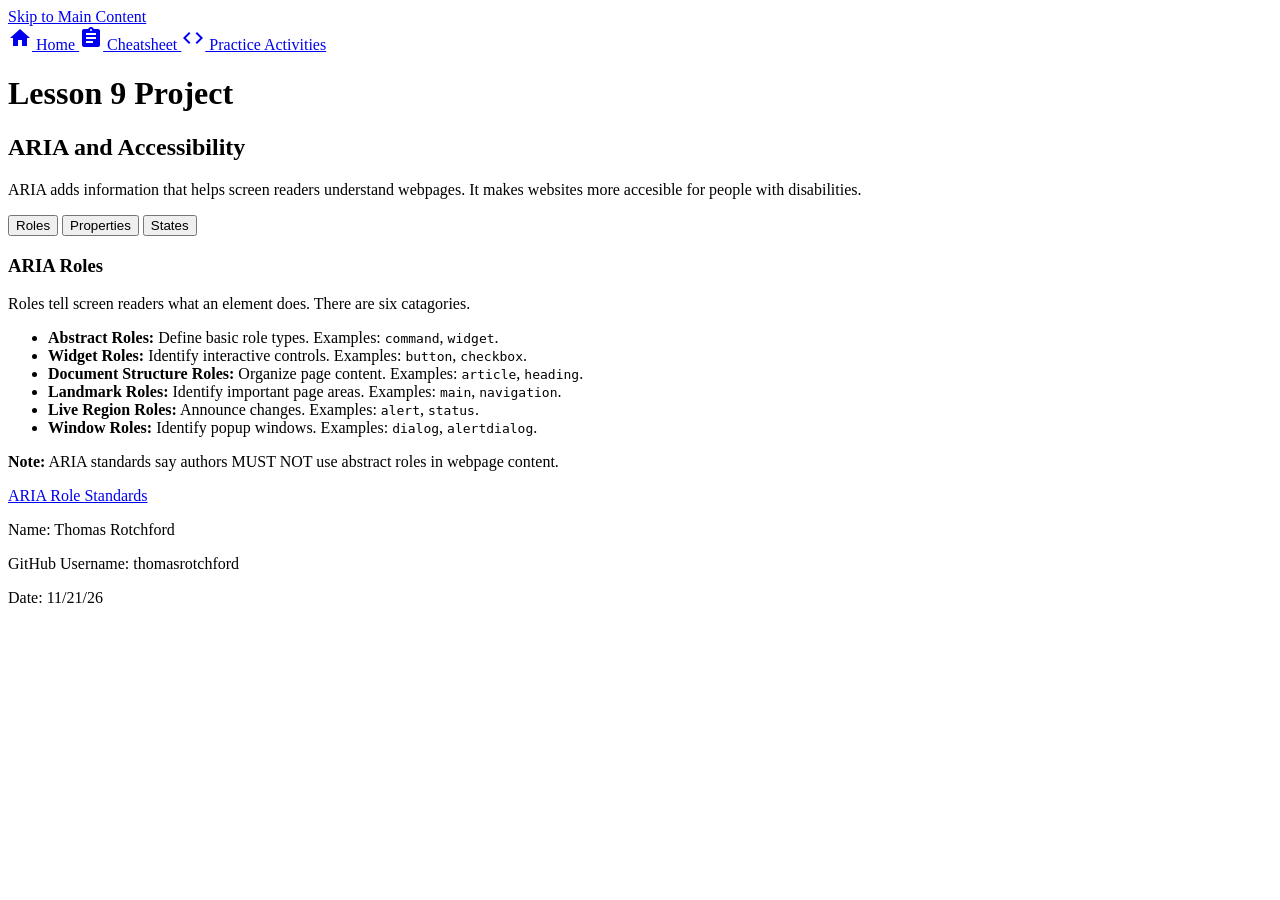
==== aria-cheatsheet.html @ c0314fbb "cheatsheet page" ====
<!DOCTYPE html>
<html lang="en">
<head>
    <meta charset="UTF-8">
    <meta name="author" content="thomasrotchford">
    <meta name="description" content="Lesson 9 ARIA Cheatsheet">
    <meta name="keywords" content="HTML, ARIA, Accessibility, Lesson 9, Webdev">

    <title>ARIA Cheatsheet</title>

    <link rel="stylesheet" href="css/styles.css">
    <link href="https://fonts.googleapis.com/icon?family=Material+Icons" rel="stylesheet">
</head>

<body>
    <a href="#main-content">Skip to Main Content</a>

    <section class="site-navigation">
        <nav aria-label="Site Navigation">
            <a href="index.html">
                <span class="material-icons" aria-hidden="true">home</span>
                Home
            </a>

            <a href="aria-cheatsheet.html" aria-current="page">
                <span class="material-icons" aria-hidden="true">assignment</span>
                Cheatsheet
            </a>

            <a href="practice/index.html">
                <span class="material-icons" aria-hidden="true">code</span>
                Practice Activities
            </a>
        </nav>
    </section>

    <header>
        <h1>Lesson 9 Project</h1>
    </header>

    <main id="main-content" tabindex="-1">

        <h2>ARIA and Accessibility</h2>

        <p>
            ARIA adds information that helps screen readers understand
            webpages. It makes websites more accesible for people with
            disabilities.
        </p>

        <div role="tablist" aria-label="ARIA Topics">
            <button type="button" id="roles-tab" role="tab"
                    aria-selected="true" aria-controls="roles-panel"
                    tabindex="0">
                Roles
            </button>

            <button type="button" id="properties-tab" role="tab"
                    aria-selected="false" aria-controls="properties-panel"
                    tabindex="-1">
                Properties
            </button>

            <button type="button" id="states-tab" role="tab"
                    aria-selected="false" aria-controls="states-panel"
                    tabindex="-1">
                States
            </button>
        </div>

        <section id="roles-panel" role="tabpanel"
                 aria-labelledby="roles-tab" tabindex="0">

            <h3>ARIA Roles</h3>

            <p>
                Roles tell screen readers what an element does.
                There are six catagories.
            </p>

            <ul>
                <li>
                    <strong>Abstract Roles:</strong>
                    Define basic role types.
                    Examples: <code>command</code>, <code>widget</code>.
                </li>

                <li>
                    <strong>Widget Roles:</strong>
                    Identify interactive controls.
                    Examples: <code>button</code>, <code>checkbox</code>.
                </li>

                <li>
                    <strong>Document Structure Roles:</strong>
                    Organize page content.
                    Examples: <code>article</code>, <code>heading</code>.
                </li>

                <li>
                    <strong>Landmark Roles:</strong>
                    Identify important page areas.
                    Examples: <code>main</code>, <code>navigation</code>.
                </li>

                <li>
                    <strong>Live Region Roles:</strong>
                    Announce changes.
                    Examples: <code>alert</code>, <code>status</code>.
                </li>

                <li>
                    <strong>Window Roles:</strong>
                    Identify popup windows.
                    Examples: <code>dialog</code>, <code>alertdialog</code>.
                </li>
            </ul>

            <p>
                <strong>Note:</strong>
                ARIA standards say authors MUST NOT use abstract roles
                in webpage content.
            </p>

            <p>
                <a href="https://www.w3.org/TR/wai-aria-1.2/#roles_categorization">
                    ARIA Role Standards
                </a>
            </p>

        </section>

        <section id="properties-panel" role="tabpanel"
                 aria-labelledby="properties-tab" tabindex="0" hidden>

            <h3>ARIA Properties</h3>

            <p>
                Properties give screen readers extra informtion
                about elements.
            </p>

            <ul>
                <li>
                    <strong>Widget Attributes:</strong>
                    Describe controls.
                    <ul>
                        <li><code>aria-autocomplete</code> - Text suggestions.</li>
                        <li><code>aria-placeholder</code> - Input hint.</li>
                        <li><code>aria-valuemin</code> - Minimum value.</li>
                    </ul>
                </li>

                <li>
                    <strong>Live Region Attributes:</strong>
                    Describe content updates.
                    <ul>
                        <li><code>aria-live</code> - Announcement timing.</li>
                        <li><code>aria-atomic</code> - Amount announced.</li>
                        <li><code>aria-relevant</code> - Changes announced.</li>
                    </ul>
                </li>

                <li>
                    <strong>Drag-and-Drop Attributes:</strong>
                    Describe dragging actions.
                    <ul>
                        <li><code>aria-dropeffect="copy"</code> - Copies.</li>
                        <li><code>aria-dropeffect="move"</code> - Moves.</li>
                        <li><code>aria-dropeffect="link"</code> - Creates links.</li>

                <li>
                    <strong>Relationship Attributes:</strong>
                    Connect seperate elements.
                    <ul>
                        <li><code>aria-controls</code> - Controlled element.</li>
                        <li><code>aria-describedby</code> - Description.</li>
                        <li><code>aria-labelledby</code> - Label.</li>
                    </ul>
                </li>
            </ul>

            <p>
                <a href="https://www.w3.org/TR/wai-aria-1.2/#states_and_properties_taxonomy">
                    ARIA Property Standards
                </a>
            </p>

        </section>

        <section id="states-panel" role="tabpanel"
                 aria-labelledby="states-tab" tabindex="0" hidden>

            <h3>ARIA States</h3>

            <p>
                States show an element's current condition,
                which can change during use.
            </p>

            <ul>
                <li>
                    <strong>Widget Attributes:</strong>
                    Show control conditions.
                    <ul>
                        <li><code>aria-checked="true"</code> - Checked.</li>
                        <li><code>aria-expanded="false"</code> - Closed.</li>
                        <li><code>aria-selected="true"</code> - Selected.</li>
                    </ul>
                </li>

                <li>
                    <strong>Live Region Attributes:</strong>
                    Show update progress.
                    <ul>
                        <li><code>aria-busy="true"</code> - Updating.</li>
                    </ul>
                </li>

                <li>
                    <strong>Drag-and-Drop Attributes:</strong>
                    Show dragging status.
                    <ul>
                        <li>
                            <code>aria-grabbed="true"</code> -
                            Grabbed. Now deprecated.
                        </li>
                    </ul>
                </li>

                <li>
                    <strong>Relationship Attributes:</strong>
                    Describe connections, not states.
                    <ul>
                        <li>No state attributes in this category.</li>
                    </ul>
                </li>
            </ul>

            <p>
                <a href="https://www.w3.org/TR/wai-aria-1.2/#statevsprop">
                    ARIA State Standards
                </a>
            </p>

        </section>

    </main>

    <footer>
        <div class="student-info">
            <p>Name: Thomas Rotchford</p>
            <p>GitHub Username: thomasrotchford</p>
            <p>Date: 11/21/26</p>
        </div>
    </footer>

    <script>
        const tabs = document.querySelectorAll('[role="tab"]');

        function activateTab(selectedTab) {
            tabs.forEach(function(tab) {
                const isSelected = tab === selectedTab;

                tab.setAttribute('aria-selected', isSelected);
                tab.tabIndex = isSelected ? 0 : -1;

                const panel = document.getElementById(
                    tab.getAttribute('aria-controls')
                );

                panel.hidden = !isSelected;
            });
        }

        tabs.forEach(function(tab, index) {
            tab.addEventListener('click', function() {
                activateTab(tab);
            });

            tab.addEventListener('keydown', function(event) {
                let newIndex = index;

                if (event.key === 'ArrowRight') {
                    newIndex = (index + 1) % tabs.length;
                } else if (event.key === 'ArrowLeft') {
                    newIndex = (index - 1 + tabs.length) % tabs.length;
                } else if (event.key === 'Home') {
                    newIndex = 0;
                } else if (event.key === 'End') {
                    newIndex = tabs.length - 1;
                } else {
                    return;
                }

                event.preventDefault();
                tabs[newIndex].focus();
                activateTab(tabs[newIndex]);
            });
        });
    </script>

</body>
</html>
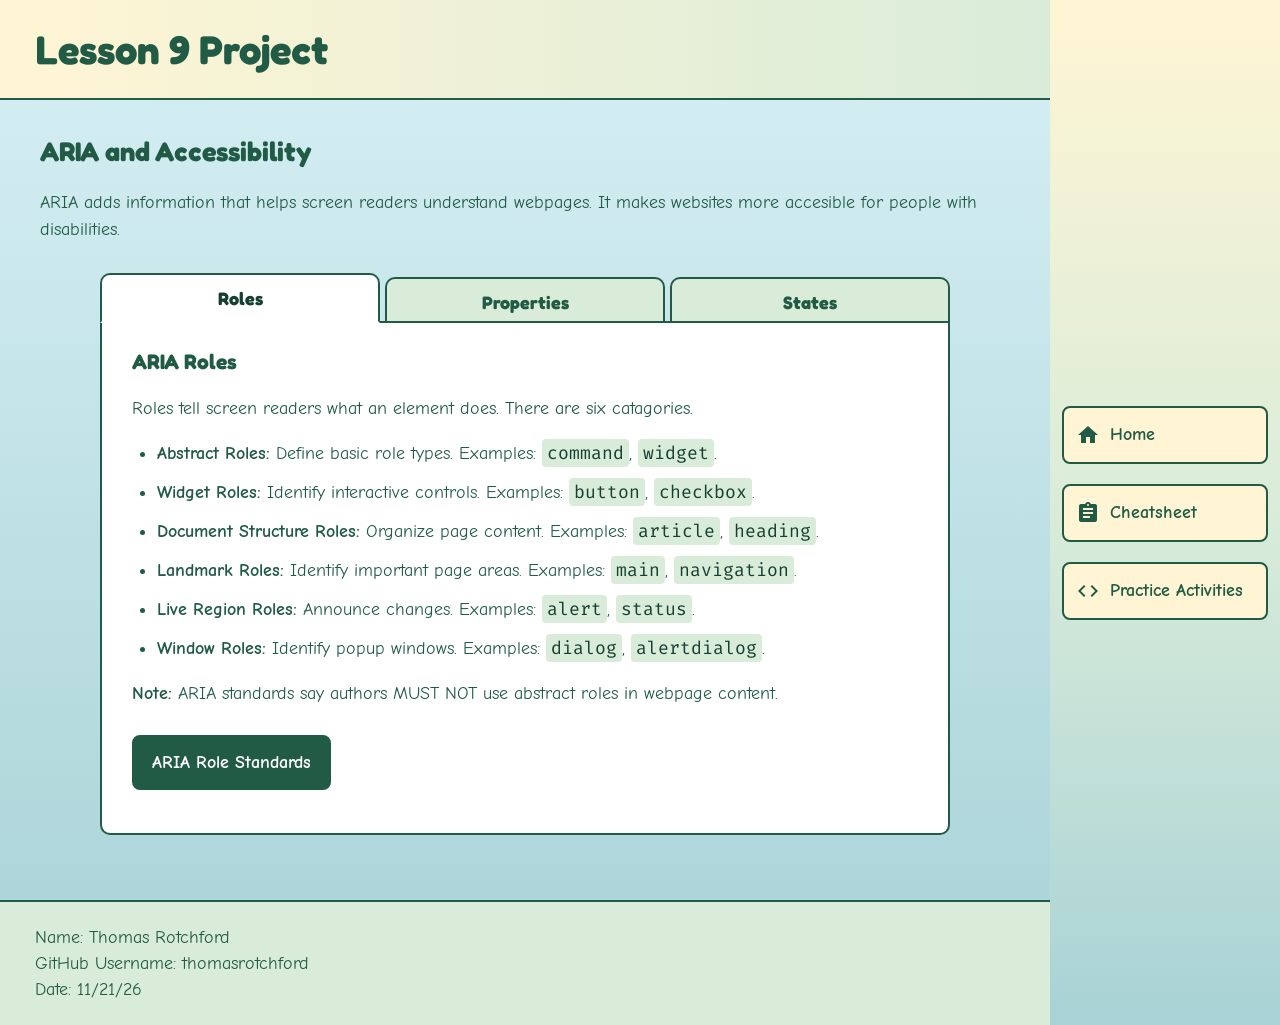
==== commit 69dafb69: "add css" ====
--- a/aria-cheatsheet.html
+++ b/aria-cheatsheet.html
@@ -8,9 +8,16 @@
 
     <title>ARIA Cheatsheet</title>
 
-    <link rel="stylesheet" href="css/styles.css">
+    
+    
+    <link rel="stylesheet" href="css/lsn9-styles.css">
+
+
     <link href="https://fonts.googleapis.com/icon?family=Material+Icons" rel="stylesheet">
 </head>
+
+<script src="js/tabs.js" defer></script>
+
 
 <body>
     <a href="#main-content">Skip to Main Content</a>
--- a/css/lsn9-styles.css
+++ b/css/lsn9-styles.css
@@ -0,0 +1,362 @@
+/*
+Name: Thomas Rotchford
+Lesson: Lesson 9
+Course: CIS233DA
+Section: 27491
+Instructor: Brian Thurber
+*/
+
+@import url('https://fonts.googleapis.com/css2?family=Comic+Neue:wght@400;700&family=Fredoka:wght@400;600&family=Fira+Code&display=swap');
+
+:root {
+    --sky-blue: #D7F0F5;
+    --deep-blue: #A8D2D6;
+    --green: #215B45;
+    --dark-green: #153F32;
+    --light-green: #D9ECD9;
+    --yellow: #FFE08A;
+    --light-yellow: #FFF5D4;
+    --white: #FFFFFF;
+
+    --background-color: var(--sky-blue);
+    --text-color: var(--green);
+    --nav-color: var(--yellow);
+    --border-color: var(--green);
+
+    --body-font: 'Comic Neue', 'Trebuchet MS', Arial, sans-serif;
+    --heading-font: 'Fredoka', Verdana, Arial, sans-serif;
+    --code-font: 'Fira Code', Consolas, 'Courier New', monospace;
+}
+
+body {
+    margin: 0;
+    padding: 0;
+    min-height: 100vh;
+
+    background: linear-gradient(
+        180deg,
+        var(--sky-blue),
+        var(--deep-blue)
+    );
+
+    color: var(--text-color);
+    font-family: var(--body-font);
+    font-size: 18px;
+
+    display: grid;
+    grid-template-columns: minmax(0, 1fr) 230px;
+    grid-template-rows: auto 1fr auto;
+    grid-template-areas:
+        "header nav"
+        "main nav"
+        "footer nav";
+}
+
+h1, h2, h3 {
+    font-family: var(--heading-font);
+    color: var(--green);
+}
+
+code, pre, kbd, samp {
+    font-family: var(--code-font);
+}
+
+/* Skip Navigation */
+
+body > a[href="#main-content"] {
+    position: absolute;
+    left: -9999px;
+    top: 10px;
+    padding: 10px;
+    background-color: var(--yellow);
+    color: var(--dark-green);
+    z-index: 10;
+}
+
+body > a[href="#main-content"]:focus {
+    left: 10px;
+}
+
+/* Navigation */
+
+.site-navigation {
+    grid-area: nav;
+    min-height: 100vh;
+    box-sizing: border-box;
+
+    background: linear-gradient(
+        180deg,
+        var(--light-yellow),
+        var(--light-green),
+        var(--deep-blue)
+    );
+
+    display: flex;
+    flex-direction: column;
+    justify-content: center;
+    padding: 20px 0;
+}
+
+.site-navigation nav {
+    display: flex;
+    flex-direction: column;
+    gap: 20px;
+    padding: 0 12px;
+}
+
+.site-navigation a {
+    display: flex;
+    align-items: center;
+    gap: 10px;
+
+    padding: 15px 12px;
+    background-color: var(--light-yellow);
+    color: var(--green);
+
+    font-weight: bold;
+    text-decoration: none;
+
+    border: 2px solid var(--border-color);
+    border-radius: 8px;
+
+    transition: background-color 0.3s ease;
+}
+
+.site-navigation .material-icons {
+    font-size: 24px;
+    color: inherit;
+}
+
+.site-navigation a:hover,
+.site-navigation a:focus-visible {
+    background-color: var(--light-green);
+    color: var(--dark-green);
+    outline: 2px solid var(--dark-green);
+    outline-offset: 2px;
+}
+
+/* Header */
+
+header {
+    grid-area: header;
+    padding: 25px 35px;
+
+    background: linear-gradient(
+        90deg,
+        var(--light-yellow),
+        var(--light-green)
+    );
+
+    border-bottom: 2px solid var(--border-color);
+}
+
+header h1 {
+    font-size: 2.5rem;
+    margin: 0;
+}
+
+/* Main Content */
+
+main {
+    grid-area: main;
+    padding: 35px 40px;
+    min-width: 0;
+}
+
+main section {
+    margin-bottom: 30px;
+}
+
+main h2 {
+    margin-top: 0;
+}
+
+main p {
+    line-height: 1.5;
+}
+
+main a {
+    color: var(--green);
+}
+
+/* Footer */
+
+footer {
+    grid-area: footer;
+    padding: 20px 35px;
+
+    background-color: var(--light-green);
+    border-top: 2px solid var(--border-color);
+}
+
+.student-info {
+    font-family: var(--body-font);
+    color: var(--green);
+}
+
+.student-info p {
+    margin: 5px 0;
+}
+
+/* ARIA Tabs */
+
+[role="tablist"] {
+    display: flex;
+    align-items: flex-end;
+    gap: 5px;
+
+    width: 100%;
+    max-width: 850px;
+    margin: 30px auto -2px;
+    position: relative;
+}
+
+[role="tab"] {
+    flex: 1;
+    padding: 12px 10px;
+
+    background-color: var(--light-green);
+    color: var(--green);
+
+    font-family: var(--heading-font);
+    font-size: 18px;
+    font-weight: bold;
+
+    border: 2px solid var(--border-color);
+    border-radius: 10px 10px 0 0;
+
+    cursor: pointer;
+    position: relative;
+    top: 4px;
+
+    transition: background-color 0.3s ease;
+}
+
+[role="tab"]:hover {
+    background-color: var(--yellow);
+}
+
+[role="tab"]:focus-visible {
+    outline: 3px solid var(--dark-green);
+    outline-offset: 3px;
+    z-index: 3;
+}
+
+[role="tab"][aria-selected="true"] {
+    background-color: var(--white);
+    color: var(--dark-green);
+
+    border-bottom-color: var(--white);
+    top: 0;
+    z-index: 2;
+}
+
+/* Tab Panels */
+
+[role="tabpanel"] {
+    box-sizing: border-box;
+    width: 100%;
+    max-width: 850px;
+    margin: 0 auto 30px;
+    padding: 25px 30px;
+
+    background-color: var(--white);
+    color: var(--green);
+
+    border: 2px solid var(--border-color);
+    border-radius: 0 0 10px 10px;
+
+    position: relative;
+    z-index: 1;
+}
+
+[role="tabpanel"][hidden] {
+    display: none;
+}
+
+[role="tabpanel"] h3 {
+    margin-top: 0;
+}
+
+[role="tabpanel"] ul {
+    padding-left: 25px;
+}
+
+[role="tabpanel"] li {
+    margin-bottom: 12px;
+    line-height: 1.5;
+}
+
+[role="tabpanel"] code {
+    font-family: var(--code-font);
+    background-color: var(--light-green);
+    color: var(--dark-green);
+    padding: 2px 5px;
+    border-radius: 4px;
+}
+
+/* ARIA Standards Link */
+
+[role="tabpanel"] a {
+    display: inline-block;
+    padding: 12px 18px;
+    margin-top: 10px;
+
+    background-color: var(--green);
+    color: var(--white);
+
+    font-weight: bold;
+    text-decoration: none;
+
+    border: 2px solid var(--border-color);
+    border-radius: 8px;
+
+    transition: background-color 0.3s ease;
+}
+
+[role="tabpanel"] a:hover {
+    background-color: var(--dark-green);
+    color: var(--white);
+}
+
+[role="tabpanel"] a:focus-visible {
+    outline: 3px solid var(--dark-green);
+    outline-offset: 3px;
+    background-color: var(--dark-green);
+}
+
+/* Mobile Layout */
+
+@media (max-width: 700px) {
+    body {
+        grid-template-columns: 1fr;
+        grid-template-rows: auto auto 1fr auto;
+        grid-template-areas:
+            "nav"
+            "header"
+            "main"
+            "footer";
+    }
+
+    .site-navigation {
+        min-height: auto;
+    }
+
+    .site-navigation nav {
+        gap: 10px;
+    }
+
+    header, main, footer {
+        padding: 20px;
+    }
+
+    [role="tab"] {
+        font-size: 16px;
+        padding: 10px 5px;
+    }
+
+    [role="tabpanel"] {
+        padding: 20px;
+    }
+}
+
